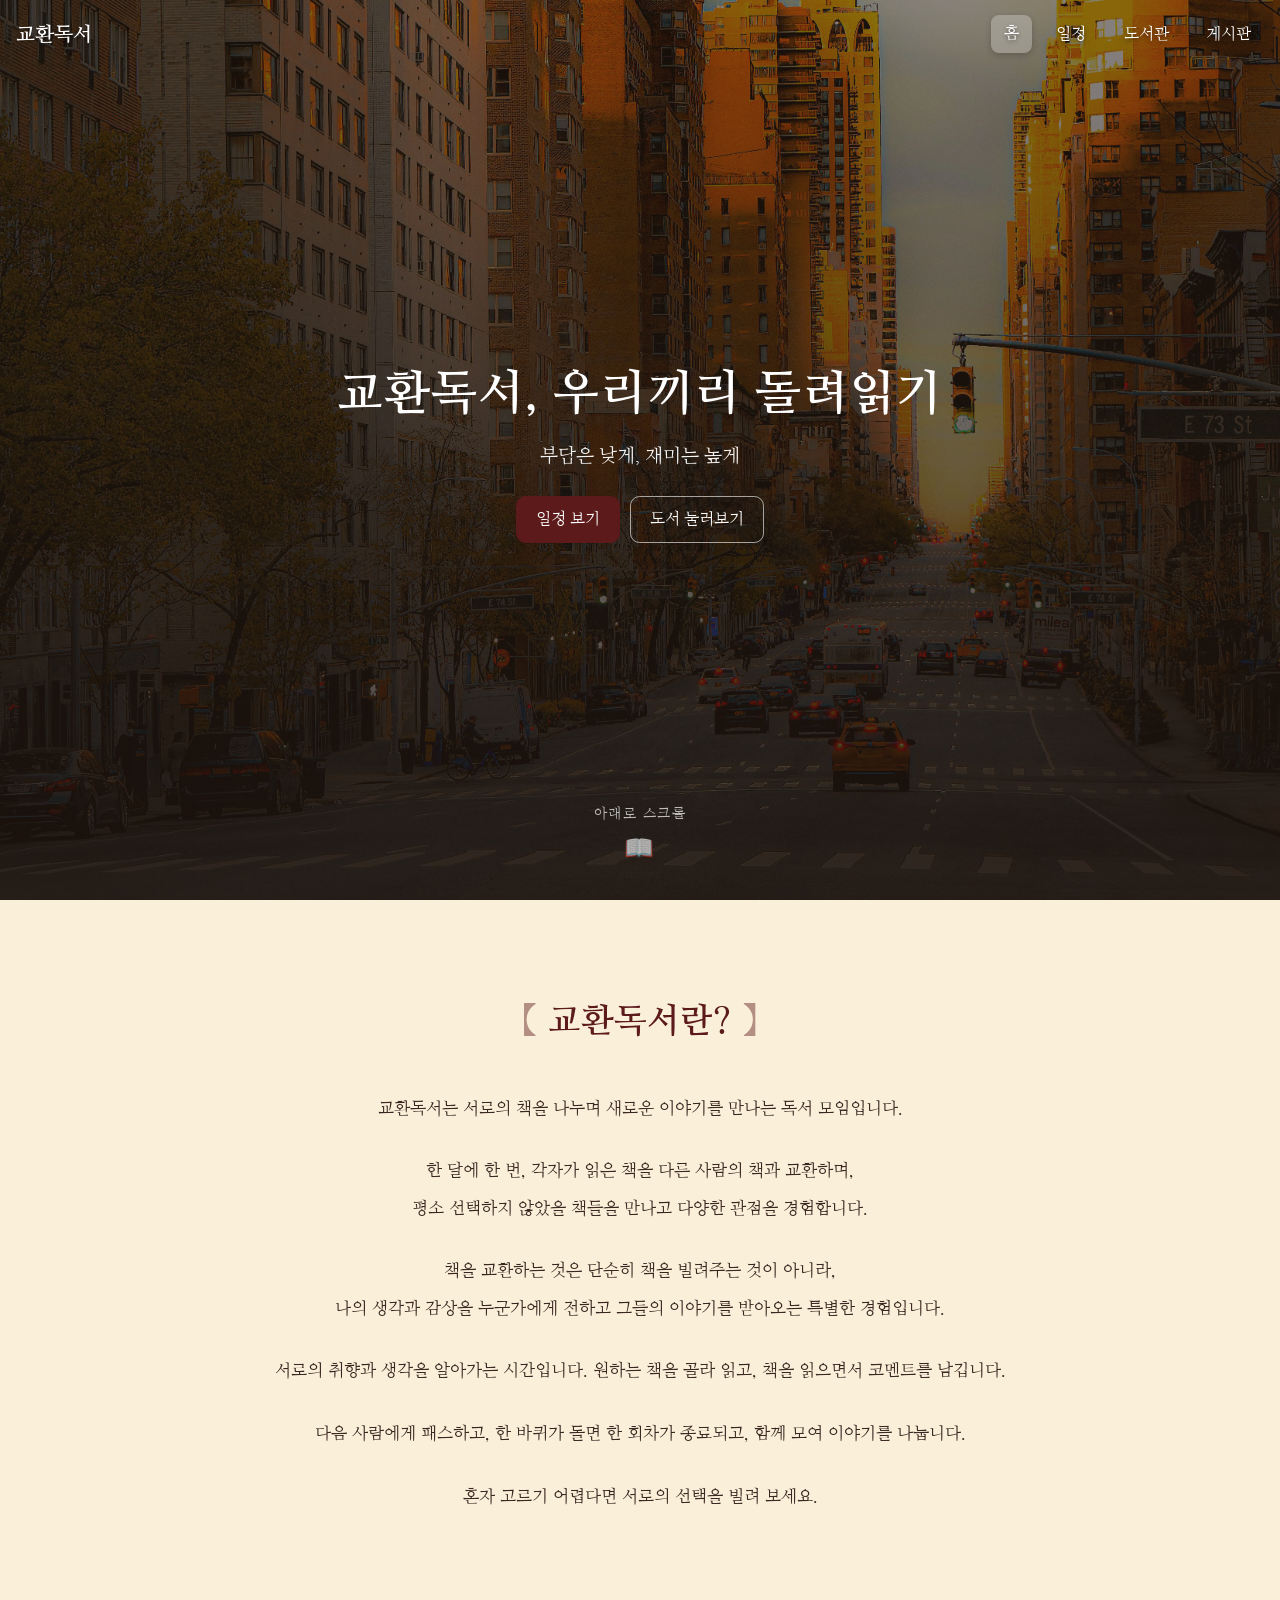
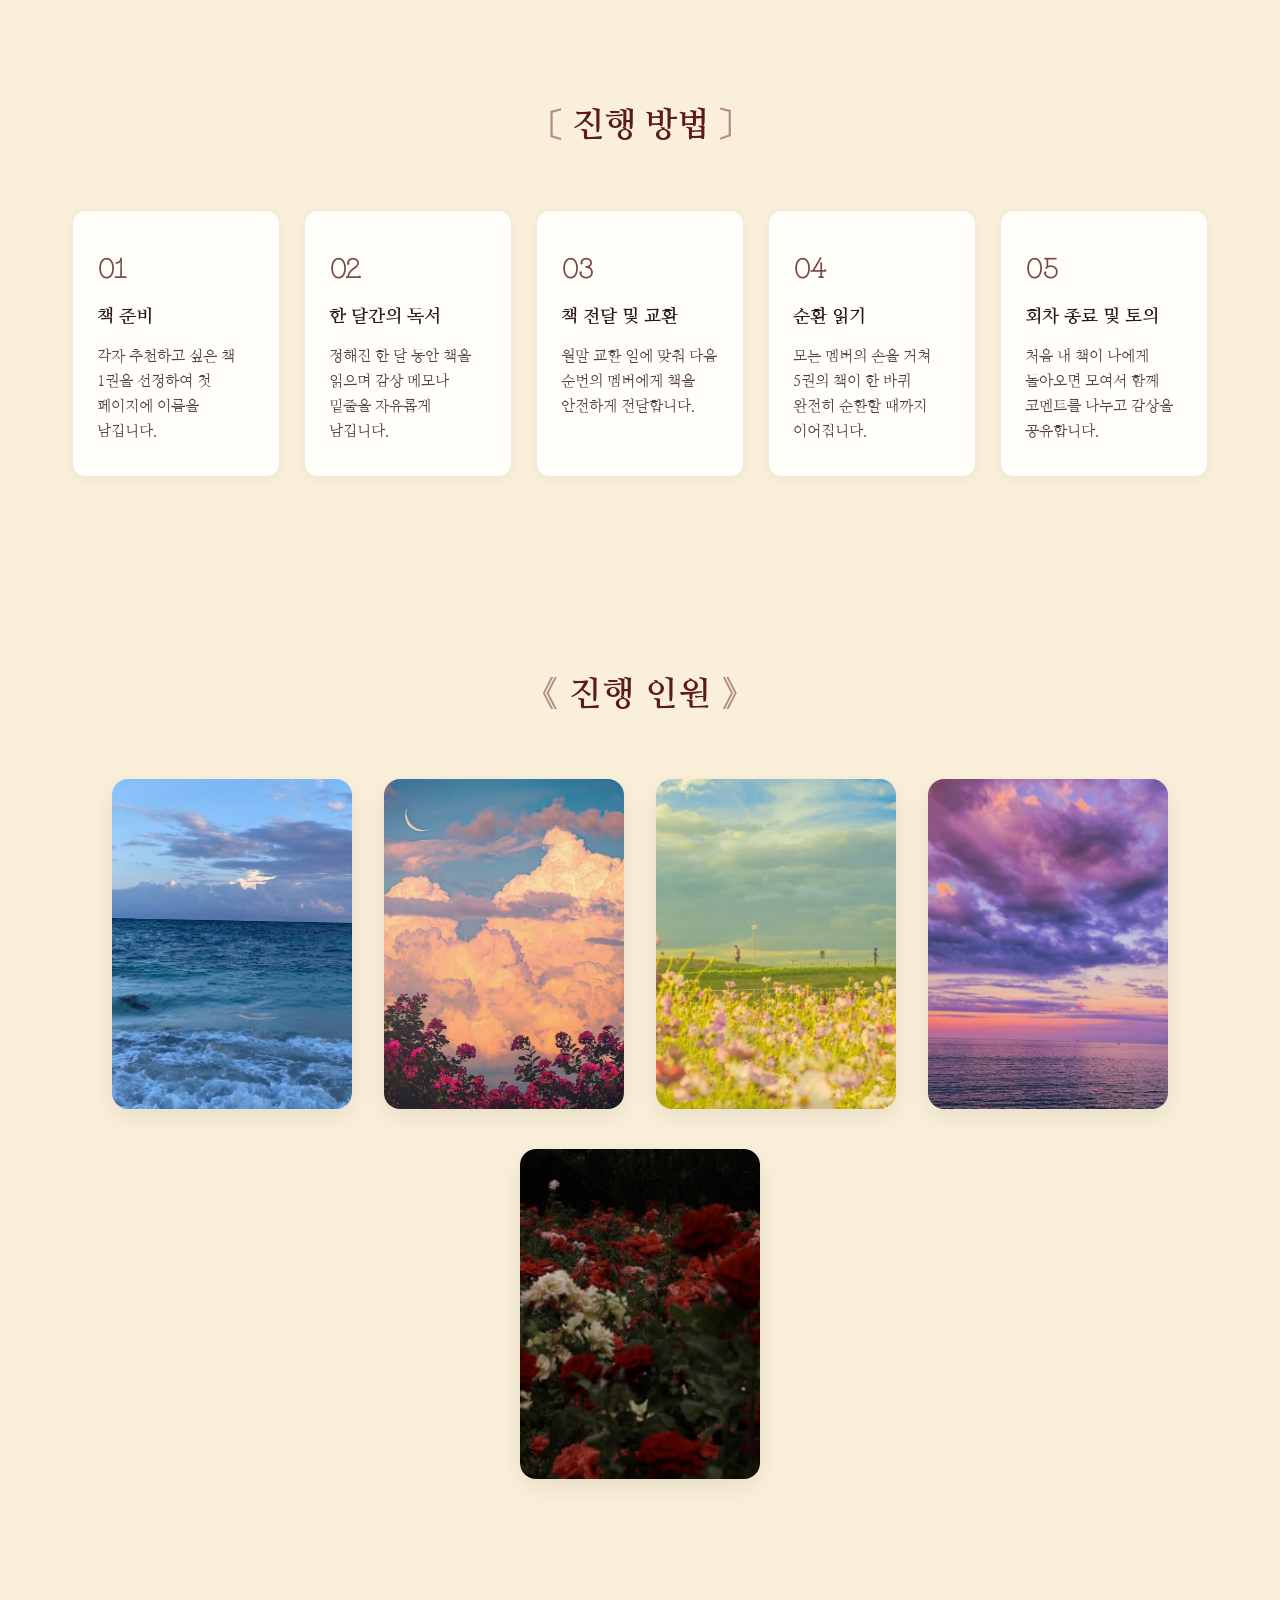
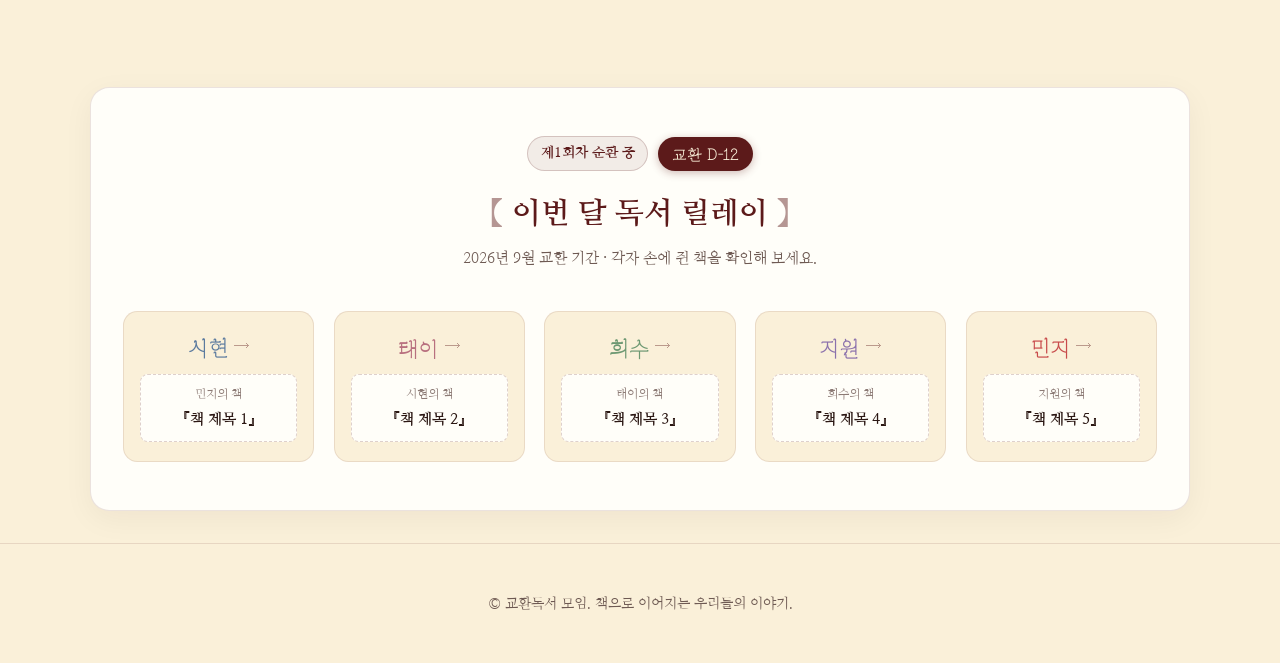
==== frontend/html/index.html @ b54ed8f7 "도서관 페이지 정적 UI 및 CSS 분리 완료" ====
<!DOCTYPE html>
<html lang="ko">
<head>
  <meta charset="utf-8">
  <meta name="viewport" content="width=device-width, initial-scale=1.0">
  <title>교환독서 – 홈</title>

  <!-- Google Fonts -->
  <link rel="preconnect" href="https://fonts.googleapis.com">
  <link rel="preconnect" href="https://fonts.gstatic.com" crossorigin>
  <link href="https://fonts.googleapis.com/css2?family=Nanum+Myeongjo:wght@400;700;800&family=Grandiflora+One&display=swap" rel="stylesheet">

  <link rel="stylesheet" href="../css/style.css">
</head>
<body>

  <!-- 헤더 -->
  <header class="site-header">
    <a class="logo" href="index.html">교환독서</a>
    <nav aria-label="주요">
      <ul class="gnb">
        <li><a aria-current="page" href="index.html">홈</a></li>
        <li><a href="schedule.html">일정</a></li>
        <li><a href="library.html">도서관</a></li>
        <li><a href="community.html">게시판</a></li>
      </ul>
    </nav>
  </header>

  <main id="main">
    <!-- 1. 히어로 -->
    <section class="intro-hero vintage-shelves" aria-label="메인 히어로">
      <h1 class="intro-title">교환독서, 우리끼리 돌려읽기</h1>
      <p class="intro-sub">부담은 낮게, 재미는 높게</p>
      
      <div class="intro-actions">
        <a class="btn" href="schedule.html">일정 보기</a>
        <a class="btn ghost" href="library.html">도서 둘러보기</a>
      </div>

      <div class="scroll-hint" aria-hidden="true">아래로 스크롤</div>
    </section>

    <!-- 2. 교환독서란? (스크롤 등장 애니메이션 적용) -->
    <section aria-labelledby="about" class="about-section scroll-reveal">
      <h2 id="about">교환독서란?</h2>
      <div class="about-content">
        <p>교환독서는 서로의 책을 나누며 새로운 이야기를 만나는 독서 모임입니다.</p>
        <p>한 달에 한 번, 각자가 읽은 책을 다른 사람의 책과 교환하며,<br>평소 선택하지 않았을 책들을 만나고 다양한 관점을 경험합니다.</p>
        <p>책을 교환하는 것은 단순히 책을 빌려주는 것이 아니라,<br>나의 생각과 감상을 누군가에게 전하고 그들의 이야기를 받아오는 특별한 경험입니다.</p>
        <p>서로의 취향과 생각을 알아가는 시간입니다. 원하는 책을 골라 읽고, 책을 읽으면서 코멘트를 남깁니다.</p>
        <p>다음 사람에게 패스하고, 한 바퀴가 돌면 한 회차가 종료되고, 함께 모여 이야기를 나눕니다.</p>
        <p>혼자 고르기 어렵다면 서로의 선택을 빌려 보세요.</p>
      </div>
    </section>

    <!-- 3. 진행 방법 -->
    <section aria-labelledby="steps" class="steps-section scroll-reveal">
      <h2 id="steps">진행 방법</h2>
      <div class="steps-grid">
        <div class="step-card">
          <div class="step-num">01</div>
          <h3>책 준비</h3>
          <p>각자 추천하고 싶은 책 1권을 선정하여 첫 페이지에 이름을 남깁니다.</p>
        </div>
        <div class="step-card">
          <div class="step-num">02</div>
          <h3>한 달간의 독서</h3>
          <p>정해진 한 달 동안 책을 읽으며 감상 메모나 밑줄을 자유롭게 남깁니다.</p>
        </div>
        <div class="step-card">
          <div class="step-num">03</div>
          <h3>책 전달 및 교환</h3>
          <p>월말 교환 일에 맞춰 다음 순번의 멤버에게 책을 안전하게 전달합니다.</p>
        </div>
        <div class="step-card">
          <div class="step-num">04</div>
          <h3>순환 읽기</h3>
          <p>모든 멤버의 손을 거쳐 5권의 책이 한 바퀴 완전히 순환할 때까지 이어집니다.</p>
        </div>
        <div class="step-card">
          <div class="step-num">05</div>
          <h3>회차 종료 및 토의</h3>
          <p>처음 내 책이 나에게 돌아오면 모여서 함께 코멘트를 나누고 감상을 공유합니다.</p>
        </div>
      </div>
    </section>

    <!-- 4. 진행 인원 (5인 카드) -->
    <section aria-labelledby="team" class="team-section scroll-reveal">
      <h2 id="team">진행 인원</h2>
      <div class="team-grid">

        <!-- 1. 시현 -->
        <div class="flip-card" data-person="시현">
          <div class="flip-card-inner">
            <div class="flip-card-front">
              <img src="../images/sh.jpg" alt="시현 사진" class="team-photo" onerror="this.src='../images/five.jpg'">
            </div>
            <div class="flip-card-back">
              <span class="bookmark-hole" aria-hidden="true"></span>
              <div class="team-avatar">시현</div>
              <p class="team-bio">SF와 판타지, 인문학, 인문서 등 가리지 않고 흥미가 있다면 다 좋아해요.</p>
            </div>
          </div>
        </div>

        <!-- 2. 태이 -->
        <div class="flip-card" data-person="태이">
          <div class="flip-card-inner">
            <div class="flip-card-front">
              <img src="../images/te.jpg" alt="태이 사진" class="team-photo" onerror="this.src='../images/five.jpg'">
            </div>
            <div class="flip-card-back">
              <span class="bookmark-hole" aria-hidden="true"></span>
              <div class="team-avatar">태이</div>
              <p class="team-bio">미스터리하고 박진감 넘치는 전개를 좋아해요.</p>
            </div>
          </div>
        </div>

        <!-- 3. 희수 -->
        <div class="flip-card" data-person="희수">
          <div class="flip-card-inner">
            <div class="flip-card-front">
              <img src="../images/hs.jpg" alt="희수 사진" class="team-photo" onerror="this.src='../images/five.jpg'">
            </div>
            <div class="flip-card-back">
              <span class="bookmark-hole" aria-hidden="true"></span>
              <div class="team-avatar">희수</div>
              <p class="team-bio">아름답게 엔딩을 맞이하는 것을 좋아해요. 아름다운 죽음만 있다면 장르는 상관 없답니다.</p>
            </div>
          </div>
        </div>

        <!-- 4. 지원 -->
        <div class="flip-card" data-person="지원">
          <div class="flip-card-inner">
            <div class="flip-card-front">
              <img src="../images/jw.jpg" alt="지원 사진" class="team-photo" onerror="this.src='../images/five.jpg'">
            </div>
            <div class="flip-card-back">
              <span class="bookmark-hole" aria-hidden="true"></span>
              <div class="team-avatar">지원</div>
              <p class="team-bio">에세이를 좋아해요. 일상의 소소한 이야기와 따뜻한 감성이 담긴 글을 읽는 것을 즐깁니다.</p>
            </div>
          </div>
        </div>

        <!-- 5. 민지 -->
        <div class="flip-card" data-person="민지">
          <div class="flip-card-inner">
            <div class="flip-card-front">
              <img src="../images/mj.jpg" alt="민지 사진" class="team-photo" onerror="this.src='../images/five.jpg'">
            </div>
            <div class="flip-card-back">
              <span class="bookmark-hole" aria-hidden="true"></span>
              <div class="team-avatar">민지</div>
              <p class="team-bio">이야기 속에 푹 빠져들 수 있는 소설을 좋아해요. 인물들의 감정과 여운이 오래 남는 책을 찾아 읽습니다.</p>
            </div>
          </div>
        </div>

      </div>
    </section>

    <!-- ============================================
         CURRENT ROTATION: 이번 달 교환 현황 & D-day
    ============================================= -->
    <section aria-labelledby="status" class="status-section scroll-reveal">
      <div class="status-badge-wrap">
        <span class="round-badge">제1회차 순환 중</span>
        <span class="dday-badge">교환 D-12</span>
      </div>
      <h2 id="status">이번 달 독서 릴레이</h2>
      <p class="status-sub">2026년 9월 교환 기간 · 각자 손에 쥔 책을 확인해 보세요.</p>

      <div class="rotation-board">
        <!-- 1. 시현 -->
        <div class="rotation-node">
          <div class="reader-info">
            <span class="reader-name reader-sh">시현</span>
            <span class="arrow-indicator">⟶</span>
          </div>
          <div class="book-pill">
            <span class="book-owner">민지의 책</span>
            <span class="book-title">『책 제목 1』</span>
          </div>
        </div>

        <!-- 2. 태이 -->
        <div class="rotation-node">
          <div class="reader-info">
            <span class="reader-name reader-te">태이</span>
            <span class="arrow-indicator">⟶</span>
          </div>
          <div class="book-pill">
            <span class="book-owner">시현의 책</span>
            <span class="book-title">『책 제목 2』</span>
          </div>
        </div>

        <!-- 3. 희수 -->
        <div class="rotation-node">
          <div class="reader-info">
            <span class="reader-name reader-hs">희수</span>
            <span class="arrow-indicator">⟶</span>
          </div>
          <div class="book-pill">
            <span class="book-owner">태이의 책</span>
            <span class="book-title">『책 제목 3』</span>
          </div>
        </div>

        <!-- 4. 지원 -->
        <div class="rotation-node">
          <div class="reader-info">
            <span class="reader-name reader-jw">지원</span>
            <span class="arrow-indicator">⟶</span>
          </div>
          <div class="book-pill">
            <span class="book-owner">희수의 책</span>
            <span class="book-title">『책 제목 4』</span>
          </div>
        </div>

        <!-- 5. 민지 -->
        <div class="rotation-node">
          <div class="reader-info">
            <span class="reader-name reader-mj">민지</span>
            <span class="arrow-indicator">⟶</span>
          </div>
          <div class="book-pill">
            <span class="book-owner">지원의 책</span>
            <span class="book-title">『책 제목 5』</span>
          </div>
        </div>
      </div>
    </section>
  </main>

  <!-- 하단 푸터 -->
  <footer class="site-footer">
    <p>© 교환독서 모임. 책으로 이어지는 우리들의 이야기.</p>
  </footer>

  <!-- 1) 헤더 부드러운 전환 & 2) 스크롤 단방향 등장 스크립트 -->
  <script>
    (() => {
      // 1. 헤더 자연스러운 전환
      const header = document.querySelector('.site-header');
      const hero = document.querySelector('main .intro-hero');
      if (header && hero) {
        const headerObserver = new IntersectionObserver(([entry]) => {
          if (entry.isIntersecting) {
            header.classList.remove('is-solid');
          } else {
            header.classList.add('is-solid');
          }
        }, { root: null, threshold: 0, rootMargin: '-64px 0px 0px 0px' });
        headerObserver.observe(hero);
      }

      // 2. 스크롤 시 등장 애니메이션 (단방향: 한 번 뜨면 유지)
      const reveals = document.querySelectorAll('.scroll-reveal');
      const revealObserver = new IntersectionObserver((entries, observer) => {
        entries.forEach(entry => {
          if (entry.isIntersecting) {
            entry.target.classList.add('is-visible');
            observer.unobserve(entry.target); // 다시 위로 올라가도 사라지지 않음!
          }
        });
      }, { threshold: 0.15 });

      reveals.forEach(el => revealObserver.observe(el));
    })();
  </script>

</body>
</html>
---- frontend/css/style.css ----
/* ========================================
   1. 기본 초기화 및 전역 스타일
======================================== */
* {
  box-sizing: border-box;
  margin: 0;
  padding: 0;
}

html, body {
  height: 100%;
}

body {
  font-family: "Nanum Myeongjo", -apple-system, BlinkMacSystemFont, "Segoe UI", Roboto, "Noto Sans KR", sans-serif;
  font-size: 16px;
  line-height: 1.6;
  background: #FAF0D9;
  color: #2B1713;
  overflow-x: hidden;
}

a {
  text-decoration: none;
}

/* ========================================
   2. 헤더 스타일 (구버전 원본 롤백)
======================================== */
.site-header {
  position: fixed;
  top: 0;
  left: 0;
  right: 0;
  z-index: 100;
  display: flex;
  align-items: center;
  justify-content: space-between;
  padding: 1rem;
  background: transparent;
  transition: background .25s ease, backdrop-filter .25s ease, color .25s ease;
}

.logo {
  font-family: 'Nanum Myeongjo', serif;
  font-weight: 700;
  font-size: 1.25rem;
  color: #fff;
  text-shadow: 0 1px 3px rgba(0, 0, 0, 0.3);
  transition: color .25s ease;
}

.gnb {
  display: flex;
  gap: .75rem;
  list-style: none;
  padding: 0;
  margin: 0;
  flex-wrap: wrap;
}

.gnb a {
  display: block;
  font-family: 'Nanum Myeongjo', serif;
  font-weight: 500;
  color: #fff;
  padding: .4rem .8rem;
  border-radius: .5rem;
  text-shadow: 0 2px 4px rgba(0, 0, 0, 0.5);
  transition: all .25s ease;
}

[aria-current="page"], .gnb a:hover {
  background: rgba(255, 255, 255, 0.25);
  backdrop-filter: blur(10px);
  transform: translateY(-1px);
  box-shadow: 0 2px 6px rgba(0, 0, 0, .2);
  text-shadow: 0 2px 6px rgba(0, 0, 0, 0.6);
}

/* 구버전 is-solid 전환 */
.site-header.is-solid {
  background: #5C1A1A;
  backdrop-filter: none;
  box-shadow: 0 2px 10px rgba(0,0,0,0.15);
}

.site-header.is-solid .logo {
  color: #fff;
  text-shadow: none;
}

.site-header.is-solid .gnb a {
  color: #fff;
  text-shadow: none;
}

.site-header.is-solid [aria-current="page"],
.site-header.is-solid .gnb a:hover {
  background: rgba(255, 255, 255, 0.22);
  backdrop-filter: blur(8px);
}

/* ========================================
   3. 메인 히어로 구획
======================================== */
.intro-hero.vintage-shelves {
  position: relative;
  display: flex;
  flex-direction: column;
  justify-content: center;
  align-items: center;
  text-align: center;
  min-height: 100vh;
  padding: clamp(1.5rem, 4vw, 3rem);
  color: #fff;
  background: 
    linear-gradient(180deg, rgba(30, 20, 15, 0.50) 0%, rgba(30, 20, 15, 0.65) 50%, rgba(30, 20, 15, 0.78) 100%),
    url("../images/five.jpg") center/cover no-repeat;
  background-color: #1e1412;
}

.intro-title {
  font-family: 'Nanum Myeongjo', serif;
  font-size: clamp(2rem, 6vw, 3rem);
  font-weight: 700;
  margin-bottom: 0.5rem;
  letter-spacing: 0.02em;
}

.intro-sub {
  font-family: 'Nanum Myeongjo', serif;
  font-size: clamp(1.05rem, 2vw, 1.2rem);
  opacity: 0.95;
  margin-bottom: 1.5rem;
}

.intro-actions {
  display: flex;
  gap: 0.6rem;
  flex-wrap: wrap;
  justify-content: center;
}

.btn {
  background: #5C1A1A;
  color: #fff;
  border: 1px solid #5C1A1A;
  border-radius: 0.6rem;
  padding: 0.6rem 1.2rem;
  font-family: 'Nanum Myeongjo', serif;
  font-size: 1rem;
  cursor: pointer;
  transition: all 0.2s ease;
  box-shadow: 0 1px 0 rgba(0,0,0,0.05), 0 6px 16px rgba(0,0,0,0.08);
}

.btn:hover {
  background: #3D1111;
  transform: translateY(-1px);
}

.btn.ghost {
  background: transparent;
  color: #fff;
  border: 1px solid rgba(255, 255, 255, 0.6);
}

.btn.ghost:hover {
  background: rgba(255, 255, 255, 0.15);
}

.scroll-hint {
  position: absolute;
  bottom: 2rem;
  left: 50%;
  transform: translateX(-50%);
  color: rgba(255, 255, 255, 0.7);
  font-size: 0.9rem;
  letter-spacing: 0.1em;
  animation: floatDown 2.5s ease-in-out infinite;
  display: flex;
  flex-direction: column;
  align-items: center;
}

.scroll-hint::after {
  content: '📖';
  font-size: 1.5rem;
  margin-top: 0.3rem;
}

@keyframes floatDown {
  0%, 100% { transform: translateX(-50%) translateY(0); opacity: 0.7; }
  50% { transform: translateX(-50%) translateY(10px); opacity: 1; }
}

/* ========================================
   4. 스크롤 등장 애니메이션 공통 클래스
======================================== */
.scroll-reveal {
  opacity: 0;
  transform: translateY(35px);
  transition: opacity 0.8s cubic-bezier(0.2, 0.8, 0.2, 1), transform 0.8s cubic-bezier(0.2, 0.8, 0.2, 1);
}

.scroll-reveal.is-visible {
  opacity: 1;
  transform: translateY(0);
}

/* ========================================
   5. 교환독서란? (ABOUT)
======================================== */
.about-section {
  text-align: center;
  padding: 6rem 2rem 5rem;
  max-width: 900px;
  margin: 0 auto;
}

.about-section h2 {
  font-family: 'Nanum Myeongjo', serif;
  font-size: 2.1rem;
  color: #5C1A1A;
  margin-bottom: 2.5rem;
  font-weight: 700;
  letter-spacing: 0.03em;
}

.about-section h2::before { content: '【 '; opacity: 0.45; }
.about-section h2::after  { content: ' 】'; opacity: 0.45; }

.about-content p {
  font-family: 'Nanum Myeongjo', serif;
  font-size: 1.08rem;
  color: #2B1713;
  line-height: 2.15;
  margin: 1.6rem 0;
  word-break: keep-all;
  opacity: 0.92;
  transition: transform 0.3s ease, opacity 0.3s ease;
}

.about-content p:hover {
  opacity: 1;
  transform: translateX(6px);
}

/* ========================================
   6. 진행 방법 5단계 (STEPS SECTION)
======================================== */
.steps-section {
  padding: 5rem 2rem 7rem;
  max-width: 1200px;
  margin: 0 auto;
  text-align: center;
}

.steps-section h2 {
  font-family: 'Nanum Myeongjo', serif;
  font-size: 2.1rem;
  color: #5C1A1A;
  margin-bottom: 3.5rem;
  font-weight: 700;
}

.steps-section h2::before { content: '〔 '; opacity: 0.45; }
.steps-section h2::after  { content: ' 〕'; opacity: 0.45; }

.steps-grid {
  display: grid;
  grid-template-columns: repeat(auto-fit, minmax(200px, 1fr));
  gap: 1.5rem;
  text-align: left;
}

.step-card {
  background: #FFFEF9;
  padding: 2rem 1.5rem;
  border-radius: 0.8rem;
  border: 1px solid rgba(92, 26, 26, 0.1);
  box-shadow: 0 4px 16px rgba(0, 0, 0, 0.04);
  transition: transform 0.3s ease, box-shadow 0.3s ease;
}

.step-card:hover {
  transform: translateY(-4px);
  box-shadow: 0 8px 24px rgba(92, 26, 26, 0.12);
}

.step-num {
  font-family: 'Grandiflora One', serif;
  font-size: 1.8rem;
  font-weight: 700;
  color: #5C1A1A;
  margin-bottom: 0.8rem;
  opacity: 0.8;
}

.step-card h3 {
  font-size: 1.15rem;
  margin-bottom: 0.8rem;
  color: #2B1713;
}

.step-card p {
  font-size: 0.92rem;
  line-height: 1.7;
  color: #55423d;
  word-break: keep-all;
}

/* ========================================
   7. 진행 인원 (TEAM) - 5인 반응형 플립 카드
======================================== */
.team-section {
  text-align: center;
  padding: 5rem 2rem 8rem;
  max-width: 1400px;
  margin: 0 auto;
}

.team-section h2 {
  font-family: 'Nanum Myeongjo', serif;
  font-size: 2.1rem;
  color: #5C1A1A;
  margin-bottom: 3.5rem;
  font-weight: 700;
  letter-spacing: 0.03em;
}

.team-section h2::before { content: '《 '; opacity: 0.45; }
.team-section h2::after  { content: ' 》'; opacity: 0.45; }

.team-grid {
  display: flex;
  flex-wrap: wrap;
  gap: 2.5rem 2rem;
  justify-content: center;
  align-items: center;
}

.flip-card {
  width: 240px;
  height: 330px;
  perspective: 1000px;
  cursor: pointer;
}

.flip-card-inner {
  position: relative;
  width: 100%;
  height: 100%;
  transition: transform 0.6s cubic-bezier(0.4, 0.2, 0.2, 1);
  transform-style: preserve-3d;
}

.flip-card:hover .flip-card-inner {
  transform: rotateY(180deg);
}

.flip-card-front,
.flip-card-back {
  position: absolute;
  inset: 0;
  border-radius: 1rem;
  backface-visibility: hidden;
  box-shadow: 0 8px 24px rgba(0, 0, 0, 0.08);
  overflow: hidden;
}

.flip-card-front {
  background: #FFFEF9;
}

.team-photo {
  width: 100%;
  height: 100%;
  object-fit: cover;
  display: block;
}

.flip-card-back {
  background: #FFFEF9;
  transform: rotateY(180deg);
  display: flex;
  flex-direction: column;
  justify-content: center;
  align-items: center;
  padding: 2rem 1.5rem;
  border: 1px solid rgba(0, 0, 0, 0.06);
}

.bookmark-hole {
  position: absolute;
  top: 14px;
  left: 50%;
  transform: translateX(-50%);
  width: 8px;
  height: 8px;
  background: #FAF0D9;
  border: 2px solid rgba(43, 23, 19, 0.2);
  border-radius: 50%;
}

.team-avatar {
  font-family: 'Grandiflora One', 'Nanum Myeongjo', serif;
  font-size: 1.8rem;
  font-weight: 700;
  margin-bottom: 1rem;
  padding-bottom: 0.3rem;
  border-bottom: 2px solid currentColor;
}

.team-bio {
  font-family: 'Nanum Myeongjo', serif;
  font-size: 0.95rem;
  line-height: 1.75;
  color: #2B1713;
  word-break: keep-all;
  text-align: center;
}

/* 멤버별 고유 색상 */
.flip-card[data-person="시현"] .team-avatar { color: #5B7A9E; border-color: #5B7A9E; }
.flip-card[data-person="태이"] .team-avatar { color: #B8707F; border-color: #B8707F; }
.flip-card[data-person="희수"] .team-avatar { color: #6D9872; border-color: #6D9872; }
.flip-card[data-person="지원"] .team-avatar { color: #8B71AC; border-color: #8B71AC; }
.flip-card[data-person="민지"] .team-avatar { color: #C84B4B; border-color: #C84B4B; }

/* ========================================
   8. 하단 푸터
======================================== */
.site-footer {
  text-align: center;
  padding: 3rem 1.5rem;
  border-top: 1px solid rgba(92, 26, 26, 0.12);
  color: #6E5A53;
  font-size: 0.9rem;
}

/* ========================================
   9. 이번 달 교환 현황 & D-day (STATUS)
======================================== */
.status-section {
  max-width: 1100px;
  margin: 5rem auto 2rem;
  padding: 3rem 2rem;
  text-align: center;
  background: #FFFEF9;
  border-radius: 1.2rem;
  border: 1px solid rgba(92, 26, 26, 0.12);
  box-shadow: 0 8px 30px rgba(43, 23, 19, 0.05);
}

.status-badge-wrap {
  display: inline-flex;
  gap: 0.6rem;
  align-items: center;
  margin-bottom: 1.2rem;
}

.round-badge {
  font-family: 'Nanum Myeongjo', serif;
  font-size: 0.85rem;
  font-weight: 700;
  color: #5C1A1A;
  background: rgba(92, 26, 26, 0.08);
  padding: 0.35rem 0.8rem;
  border-radius: 2rem;
  border: 1px solid rgba(92, 26, 26, 0.2);
}

.dday-badge {
  font-family: 'Grandiflora One', 'Nanum Myeongjo', serif;
  font-size: 0.95rem;
  font-weight: 700;
  color: #FAF0D9;
  background: #5C1A1A;
  padding: 0.3rem 0.9rem;
  border-radius: 2rem;
  letter-spacing: 0.04em;
  box-shadow: 0 2px 8px rgba(92, 26, 26, 0.3);
}

.status-section h2 {
  font-family: 'Nanum Myeongjo', serif;
  font-size: 1.9rem;
  color: #5C1A1A;
  margin-bottom: 0.5rem;
  font-weight: 700;
}

.status-section h2::before { content: '【 '; opacity: 0.45; }
.status-section h2::after  { content: ' 】'; opacity: 0.45; }

.status-sub {
  font-family: 'Nanum Myeongjo', serif;
  font-size: 0.95rem;
  color: #6E5A53;
  margin-bottom: 2.5rem;
}

/* 릴레이 가로/반응형 보드 */
.rotation-board {
  display: grid;
  grid-template-columns: repeat(auto-fit, minmax(180px, 1fr));
  gap: 1.2rem;
  justify-content: center;
}

.rotation-node {
  background: #FAF0D9;
  border: 1px solid rgba(92, 26, 26, 0.1);
  border-radius: 0.9rem;
  padding: 1.2rem 1rem;
  display: flex;
  flex-direction: column;
  align-items: center;
  gap: 0.6rem;
  transition: transform 0.25s ease, box-shadow 0.25s ease;
}

.rotation-node:hover {
  transform: translateY(-3px);
  box-shadow: 0 6px 16px rgba(92, 26, 26, 0.1);
}

.reader-info {
  display: flex;
  align-items: center;
  gap: 0.4rem;
}

.reader-name {
  font-family: 'Grandiflora One', 'Nanum Myeongjo', serif;
  font-size: 1.3rem;
  font-weight: 700;
}

/* 멤버별 고유 색상 매칭 */
.reader-sh { color: #5B7A9E; }
.reader-te { color: #B8707F; }
.reader-hs { color: #6D9872; }
.reader-jw { color: #8B71AC; }
.reader-mj { color: #C84B4B; }

.arrow-indicator {
  font-size: 1rem;
  color: rgba(92, 26, 26, 0.4);
}

.book-pill {
  display: flex;
  flex-direction: column;
  align-items: center;
  gap: 0.2rem;
  width: 100%;
  background: #FFFEF9;
  padding: 0.6rem 0.5rem;
  border-radius: 0.5rem;
  border: 1px dashed rgba(92, 26, 26, 0.2);
}

.book-owner {
  font-size: 0.78rem;
  color: #8C7A75;
}

.book-title {
  font-family: 'Nanum Myeongjo', serif;
  font-size: 0.92rem;
  font-weight: 700;
  color: #2B1713;
  white-space: nowrap;
  overflow: hidden;
  text-overflow: ellipsis;
  max-width: 100%;
}
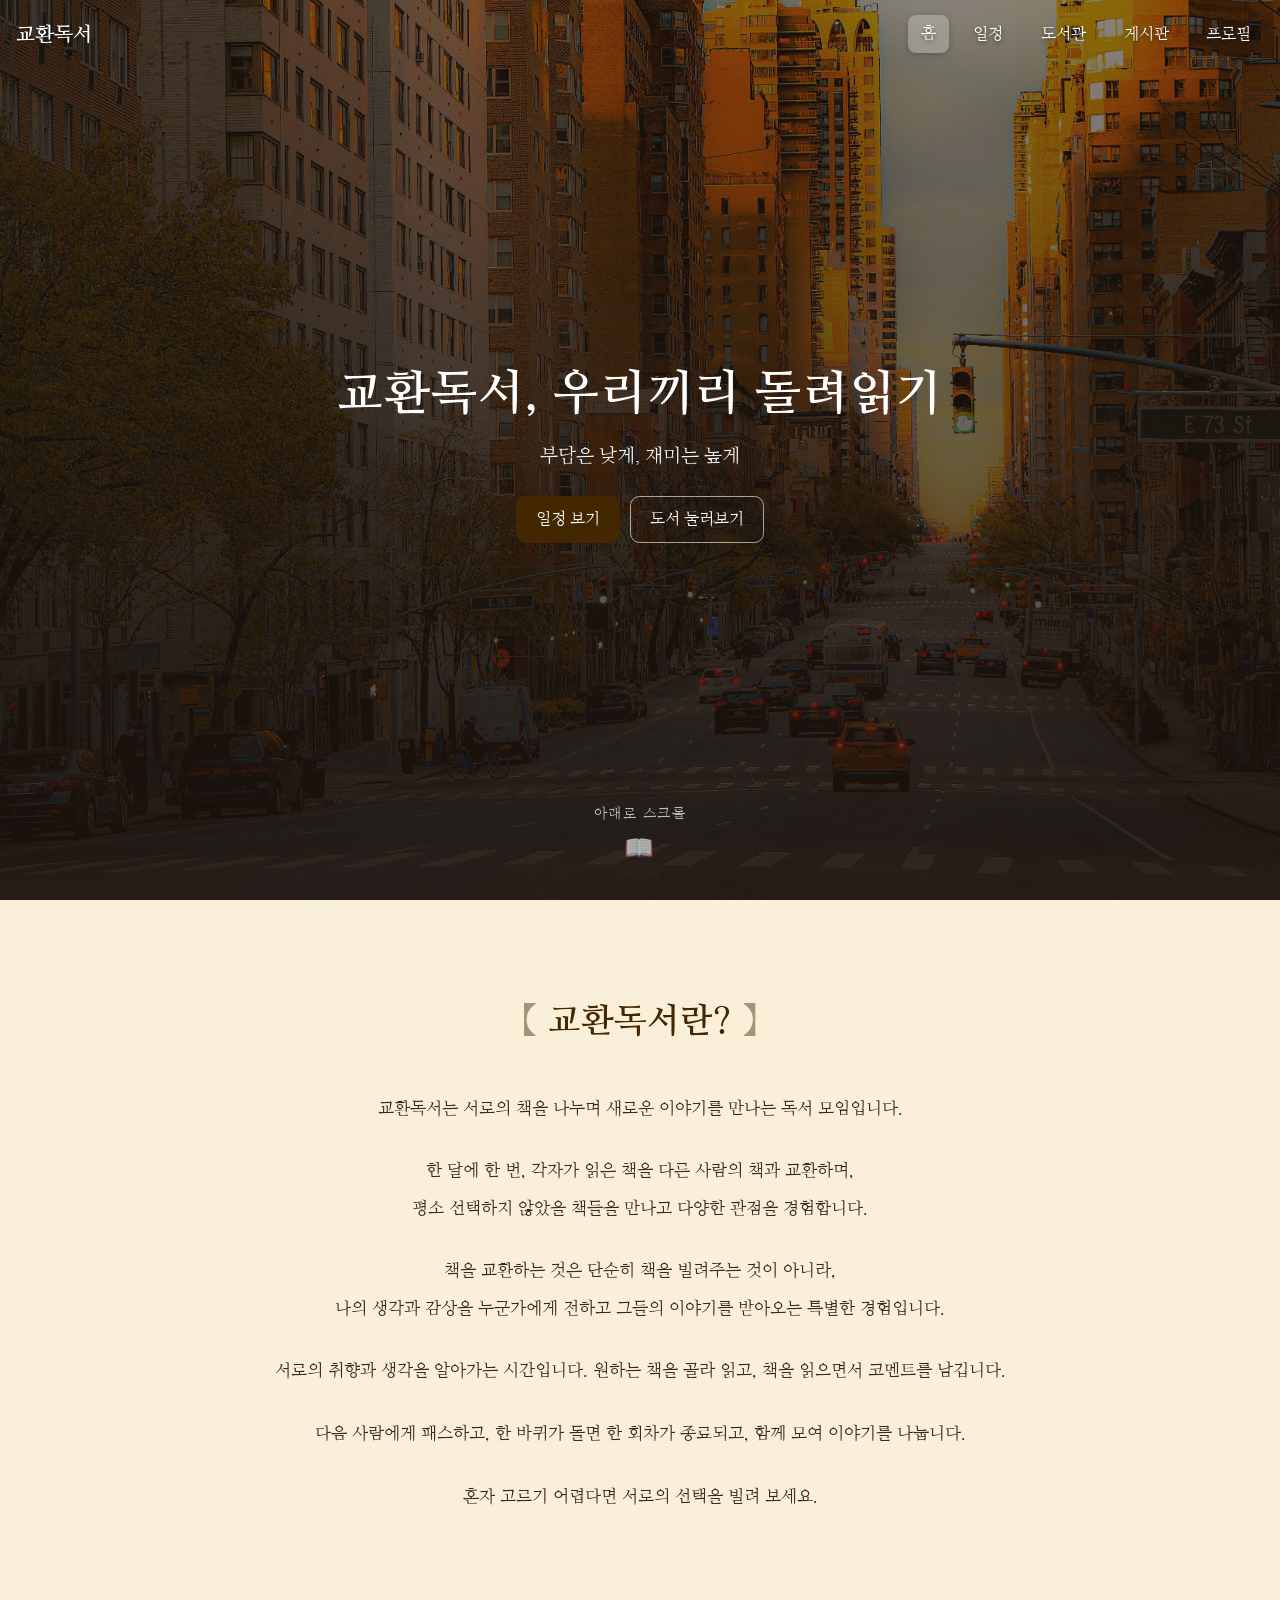
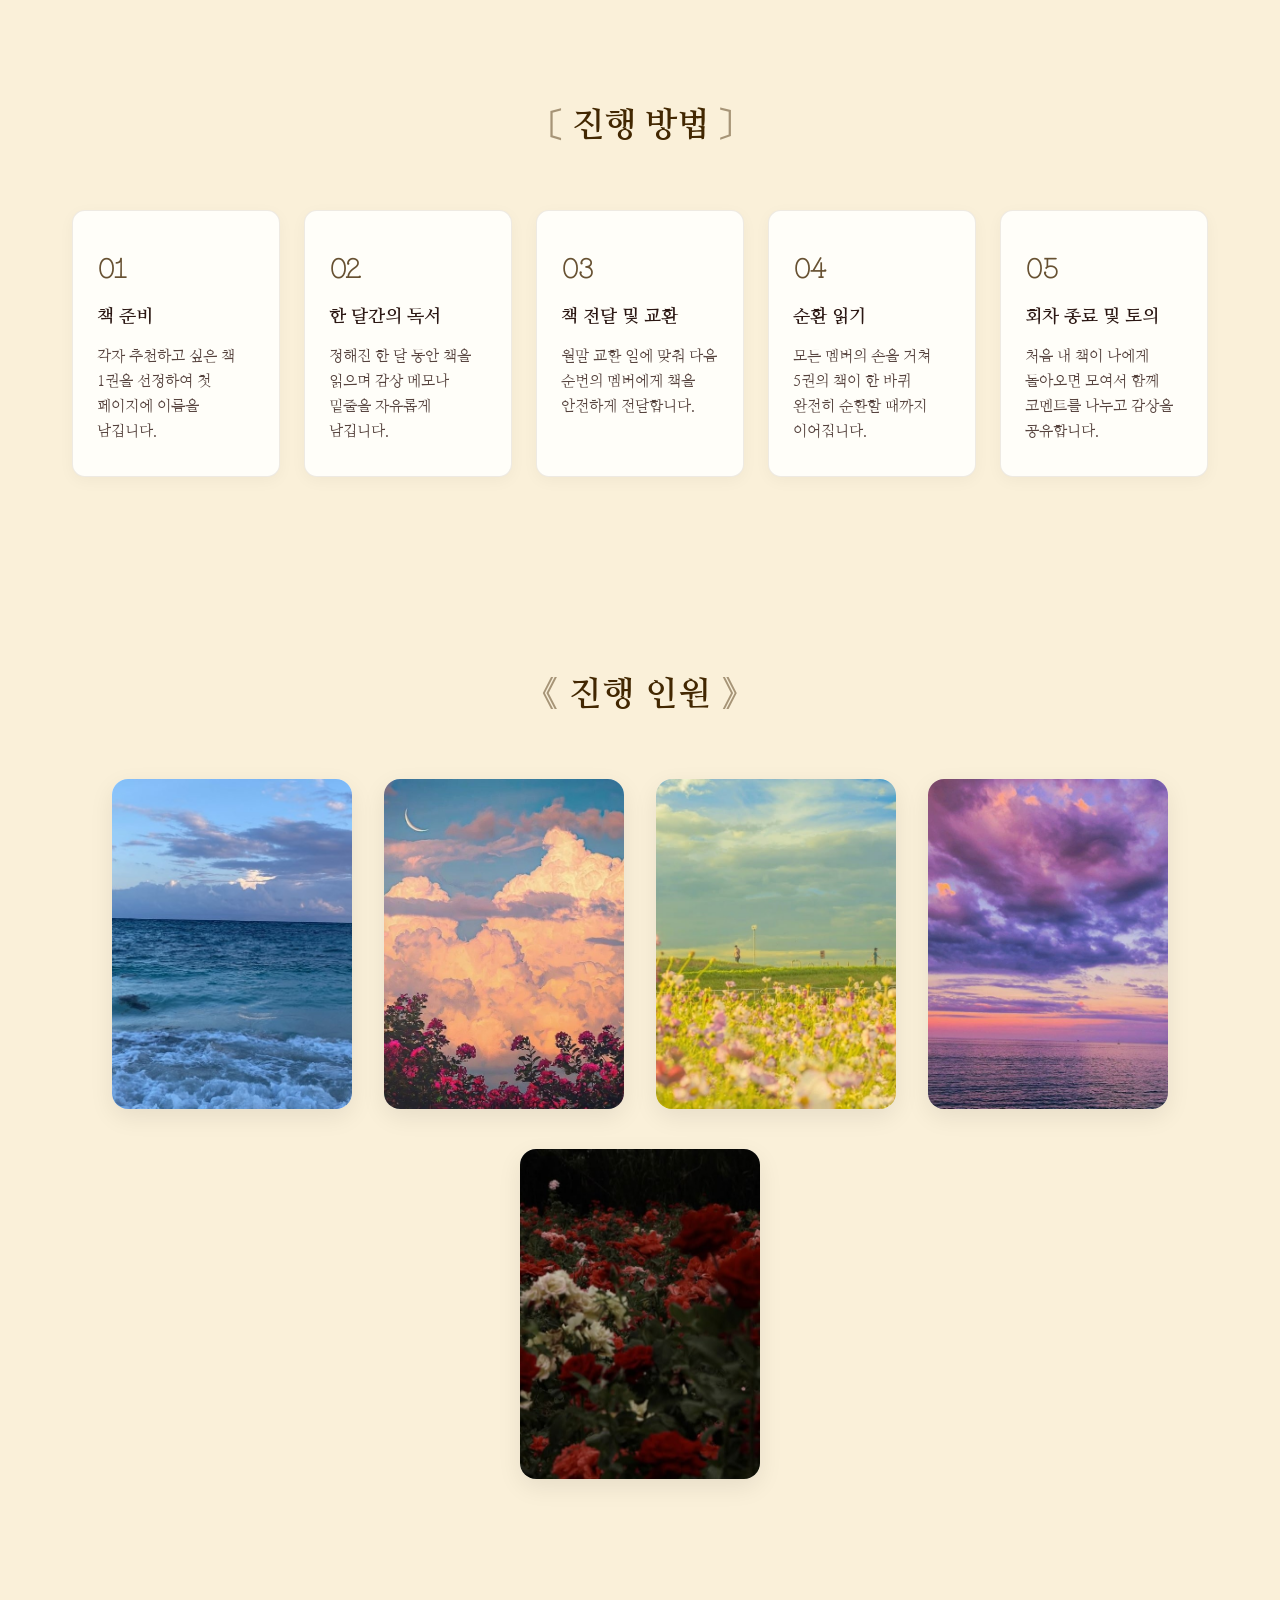
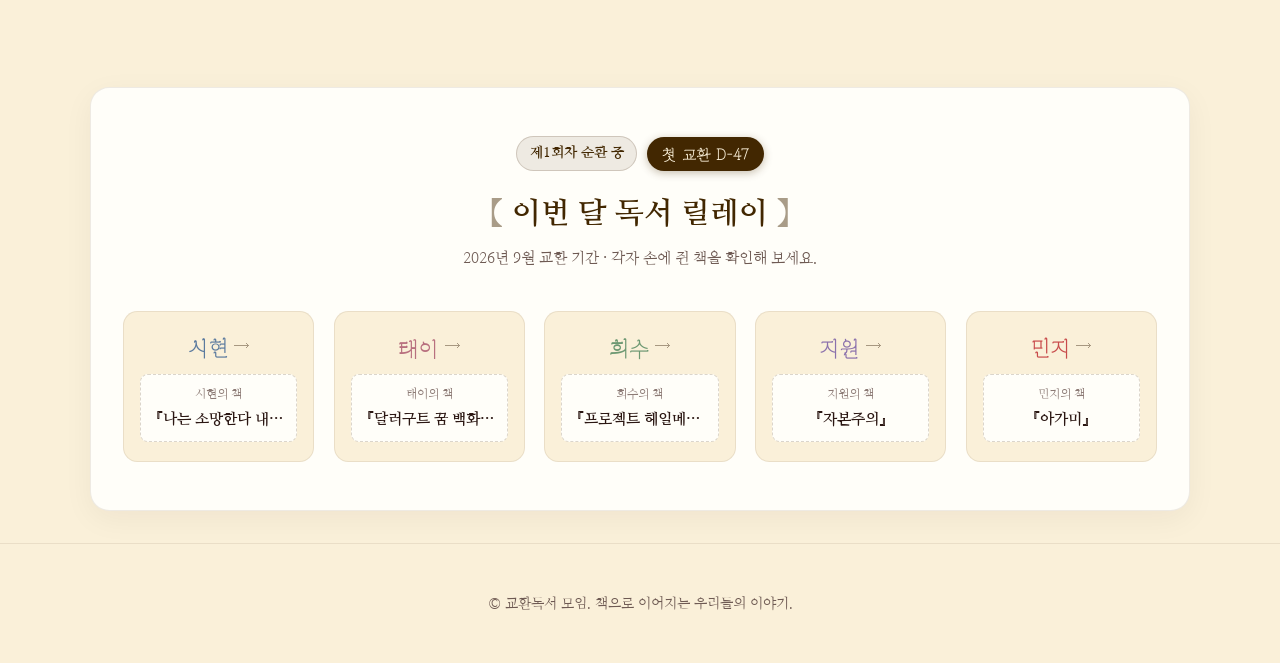
==== commit 1d6e152d: "feat: 도서관 책등 대표 컬러 추출 반영 및 페이지 스타일 개선" ====
--- a/frontend/html/index.html
+++ b/frontend/html/index.html
@@ -23,6 +23,7 @@
         <li><a href="schedule.html">일정</a></li>
         <li><a href="library.html">도서관</a></li>
         <li><a href="community.html">게시판</a></li>
+        <li><a href="profile.html">프로필</a></li>
       </ul>
     </nav>
   </header>
@@ -100,7 +101,7 @@
             <div class="flip-card-back">
               <span class="bookmark-hole" aria-hidden="true"></span>
               <div class="team-avatar">시현</div>
-              <p class="team-bio">SF와 판타지, 인문학, 인문서 등 가리지 않고 흥미가 있다면 다 좋아해요.</p>
+              <p class="team-bio">개발자</p>
             </div>
           </div>
         </div>
@@ -114,7 +115,7 @@
             <div class="flip-card-back">
               <span class="bookmark-hole" aria-hidden="true"></span>
               <div class="team-avatar">태이</div>
-              <p class="team-bio">미스터리하고 박진감 넘치는 전개를 좋아해요.</p>
+              <p class="team-bio">스태이씨</p>
             </div>
           </div>
         </div>
@@ -128,7 +129,7 @@
             <div class="flip-card-back">
               <span class="bookmark-hole" aria-hidden="true"></span>
               <div class="team-avatar">희수</div>
-              <p class="team-bio">아름답게 엔딩을 맞이하는 것을 좋아해요. 아름다운 죽음만 있다면 장르는 상관 없답니다.</p>
+              <p class="team-bio">이상한애</p>
             </div>
           </div>
         </div>
@@ -142,7 +143,7 @@
             <div class="flip-card-back">
               <span class="bookmark-hole" aria-hidden="true"></span>
               <div class="team-avatar">지원</div>
-              <p class="team-bio">에세이를 좋아해요. 일상의 소소한 이야기와 따뜻한 감성이 담긴 글을 읽는 것을 즐깁니다.</p>
+              <p class="team-bio">정상인애</p>
             </div>
           </div>
         </div>
@@ -156,7 +157,7 @@
             <div class="flip-card-back">
               <span class="bookmark-hole" aria-hidden="true"></span>
               <div class="team-avatar">민지</div>
-              <p class="team-bio">이야기 속에 푹 빠져들 수 있는 소설을 좋아해요. 인물들의 감정과 여운이 오래 남는 책을 찾아 읽습니다.</p>
+              <p class="team-bio">최장신</p>
             </div>
           </div>
         </div>
@@ -170,7 +171,7 @@
     <section aria-labelledby="status" class="status-section scroll-reveal">
       <div class="status-badge-wrap">
         <span class="round-badge">제1회차 순환 중</span>
-        <span class="dday-badge">교환 D-12</span>
+        <span class="dday-badge">첫 교환 D-47</span>
       </div>
       <h2 id="status">이번 달 독서 릴레이</h2>
       <p class="status-sub">2026년 9월 교환 기간 · 각자 손에 쥔 책을 확인해 보세요.</p>
@@ -183,56 +184,56 @@
             <span class="arrow-indicator">⟶</span>
           </div>
           <div class="book-pill">
+            <span class="book-owner">시현의 책</span>
+            <span class="book-title">『나는 소망한다 내게 금지된 것을』</span>
+          </div>
+        </div>
+
+        <!-- 2. 태이 -->
+        <div class="rotation-node">
+          <div class="reader-info">
+            <span class="reader-name reader-te">태이</span>
+            <span class="arrow-indicator">⟶</span>
+          </div>
+          <div class="book-pill">
+            <span class="book-owner">태이의 책</span>
+            <span class="book-title">『달러구트 꿈 백화점0』</span>
+          </div>
+        </div>
+
+        <!-- 3. 희수 -->
+        <div class="rotation-node">
+          <div class="reader-info">
+            <span class="reader-name reader-hs">희수</span>
+            <span class="arrow-indicator">⟶</span>
+          </div>
+          <div class="book-pill">
+            <span class="book-owner">희수의 책</span>
+            <span class="book-title">『프로젝트 헤일메리』</span>
+          </div>
+        </div>
+
+        <!-- 4. 지원 -->
+        <div class="rotation-node">
+          <div class="reader-info">
+            <span class="reader-name reader-jw">지원</span>
+            <span class="arrow-indicator">⟶</span>
+          </div>
+          <div class="book-pill">
+            <span class="book-owner">지원의 책</span>
+            <span class="book-title">『자본주의』</span>
+          </div>
+        </div>
+
+        <!-- 5. 민지 -->
+        <div class="rotation-node">
+          <div class="reader-info">
+            <span class="reader-name reader-mj">민지</span>
+            <span class="arrow-indicator">⟶</span>
+          </div>
+          <div class="book-pill">
             <span class="book-owner">민지의 책</span>
-            <span class="book-title">『책 제목 1』</span>
-          </div>
-        </div>
-
-        <!-- 2. 태이 -->
-        <div class="rotation-node">
-          <div class="reader-info">
-            <span class="reader-name reader-te">태이</span>
-            <span class="arrow-indicator">⟶</span>
-          </div>
-          <div class="book-pill">
-            <span class="book-owner">시현의 책</span>
-            <span class="book-title">『책 제목 2』</span>
-          </div>
-        </div>
-
-        <!-- 3. 희수 -->
-        <div class="rotation-node">
-          <div class="reader-info">
-            <span class="reader-name reader-hs">희수</span>
-            <span class="arrow-indicator">⟶</span>
-          </div>
-          <div class="book-pill">
-            <span class="book-owner">태이의 책</span>
-            <span class="book-title">『책 제목 3』</span>
-          </div>
-        </div>
-
-        <!-- 4. 지원 -->
-        <div class="rotation-node">
-          <div class="reader-info">
-            <span class="reader-name reader-jw">지원</span>
-            <span class="arrow-indicator">⟶</span>
-          </div>
-          <div class="book-pill">
-            <span class="book-owner">희수의 책</span>
-            <span class="book-title">『책 제목 4』</span>
-          </div>
-        </div>
-
-        <!-- 5. 민지 -->
-        <div class="rotation-node">
-          <div class="reader-info">
-            <span class="reader-name reader-mj">민지</span>
-            <span class="arrow-indicator">⟶</span>
-          </div>
-          <div class="book-pill">
-            <span class="book-owner">지원의 책</span>
-            <span class="book-title">『책 제목 5』</span>
+            <span class="book-title">『아가미』</span>
           </div>
         </div>
       </div>
--- a/frontend/css/style.css
+++ b/frontend/css/style.css
@@ -1,3 +1,15 @@
+/* 서브페이지(일정 등)에서 공통으로 쓰는 색상 값 */
+:root {
+  --ink: #2B1713;
+  --paper: #FAF0D9;
+  --paper-light: #FFFEF9;
+  --burgundy: #422701;
+  --brass: #D6B588;
+  --ivory: #C6C0B9;
+  --line: rgba(112, 94, 70, 0.12);
+  --line-strong: rgba(112, 94, 70, 0.25);
+}
+
 /* ========================================
    1. 기본 초기화 및 전역 스타일
 ======================================== */
@@ -9,6 +21,13 @@
 
 html, body {
   height: 100%;
+  scrollbar-width: none; /* Firefox: 스크롤바 숨김 */
+  -ms-overflow-style: none; /* 구형 Edge/IE */
+}
+
+html::-webkit-scrollbar,
+body::-webkit-scrollbar {
+  display: none; /* Chrome, Safari, Edge(Chromium) */
 }
 
 body {
@@ -20,6 +39,38 @@
   overflow-x: hidden;
 }
 
+/* 헤더가 항상 고정된 하위 페이지용: 본문이 헤더에 가려지지 않도록 상단 여백 확보 */
+body.subpage main {
+  padding-top: 6.5rem;
+}
+
+/* 스크린리더용: 포커스될 때만 화면에 드러나는 건너뛰기 링크 */
+.sr-only {
+  position: absolute;
+  width: 1px;
+  height: 1px;
+  padding: 0;
+  margin: -1px;
+  overflow: hidden;
+  clip: rect(0, 0, 0, 0);
+  white-space: nowrap;
+  border: 0;
+}
+
+.sr-only:focus {
+  position: fixed;
+  top: 1rem;
+  left: 1rem;
+  width: auto;
+  height: auto;
+  padding: 0.6rem 1rem;
+  clip: auto;
+  background: var(--burgundy);
+  color: #fff;
+  border-radius: 0.5rem;
+  z-index: 1000;
+}
+
 a {
   text-decoration: none;
 }
@@ -80,7 +131,7 @@
 
 /* 구버전 is-solid 전환 */
 .site-header.is-solid {
-  background: #5C1A1A;
+  background: #422701;
   backdrop-filter: none;
   box-shadow: 0 2px 10px rgba(0,0,0,0.15);
 }
@@ -91,13 +142,14 @@
 }
 
 .site-header.is-solid .gnb a {
-  color: #fff;
+  color: #C6C0B9;
   text-shadow: none;
 }
 
 .site-header.is-solid [aria-current="page"],
 .site-header.is-solid .gnb a:hover {
-  background: rgba(255, 255, 255, 0.22);
+  background: rgba(214, 181, 136, 0.22);
+  color: #D6B588;
   backdrop-filter: blur(8px);
 }
 
@@ -143,9 +195,9 @@
 }
 
 .btn {
-  background: #5C1A1A;
+  background: var(--burgundy);
   color: #fff;
-  border: 1px solid #5C1A1A;
+  border: 1px solid var(--burgundy);
   border-radius: 0.6rem;
   padding: 0.6rem 1.2rem;
   font-family: 'Nanum Myeongjo', serif;
@@ -156,7 +208,7 @@
 }
 
 .btn:hover {
-  background: #3D1111;
+  background: #0D1015;
   transform: translateY(-1px);
 }
 
@@ -222,7 +274,7 @@
 .about-section h2 {
   font-family: 'Nanum Myeongjo', serif;
   font-size: 2.1rem;
-  color: #5C1A1A;
+  color: var(--burgundy);
   margin-bottom: 2.5rem;
   font-weight: 700;
   letter-spacing: 0.03em;
@@ -260,7 +312,7 @@
 .steps-section h2 {
   font-family: 'Nanum Myeongjo', serif;
   font-size: 2.1rem;
-  color: #5C1A1A;
+  color: var(--burgundy);
   margin-bottom: 3.5rem;
   font-weight: 700;
 }
@@ -279,21 +331,21 @@
   background: #FFFEF9;
   padding: 2rem 1.5rem;
   border-radius: 0.8rem;
-  border: 1px solid rgba(92, 26, 26, 0.1);
+  border: 1px solid var(--line);
   box-shadow: 0 4px 16px rgba(0, 0, 0, 0.04);
   transition: transform 0.3s ease, box-shadow 0.3s ease;
 }
 
 .step-card:hover {
   transform: translateY(-4px);
-  box-shadow: 0 8px 24px rgba(92, 26, 26, 0.12);
+  box-shadow: 0 8px 24px var(--line-strong);
 }
 
 .step-num {
   font-family: 'Grandiflora One', serif;
   font-size: 1.8rem;
   font-weight: 700;
-  color: #5C1A1A;
+  color: var(--burgundy);
   margin-bottom: 0.8rem;
   opacity: 0.8;
 }
@@ -324,7 +376,7 @@
 .team-section h2 {
   font-family: 'Nanum Myeongjo', serif;
   font-size: 2.1rem;
-  color: #5C1A1A;
+  color: var(--burgundy);
   margin-bottom: 3.5rem;
   font-weight: 700;
   letter-spacing: 0.03em;
@@ -435,7 +487,7 @@
 .site-footer {
   text-align: center;
   padding: 3rem 1.5rem;
-  border-top: 1px solid rgba(92, 26, 26, 0.12);
+  border-top: 1px solid var(--line);
   color: #6E5A53;
   font-size: 0.9rem;
 }
@@ -450,7 +502,7 @@
   text-align: center;
   background: #FFFEF9;
   border-radius: 1.2rem;
-  border: 1px solid rgba(92, 26, 26, 0.12);
+  border: 1px solid var(--line);
   box-shadow: 0 8px 30px rgba(43, 23, 19, 0.05);
 }
 
@@ -465,11 +517,11 @@
   font-family: 'Nanum Myeongjo', serif;
   font-size: 0.85rem;
   font-weight: 700;
-  color: #5C1A1A;
-  background: rgba(92, 26, 26, 0.08);
+  color: var(--burgundy);
+  background: var(--line);
   padding: 0.35rem 0.8rem;
   border-radius: 2rem;
-  border: 1px solid rgba(92, 26, 26, 0.2);
+  border: 1px solid var(--line-strong);
 }
 
 .dday-badge {
@@ -477,17 +529,17 @@
   font-size: 0.95rem;
   font-weight: 700;
   color: #FAF0D9;
-  background: #5C1A1A;
+  background: var(--burgundy);
   padding: 0.3rem 0.9rem;
   border-radius: 2rem;
   letter-spacing: 0.04em;
-  box-shadow: 0 2px 8px rgba(92, 26, 26, 0.3);
+  box-shadow: 0 2px 8px rgba(66, 39, 1, 0.3);
 }
 
 .status-section h2 {
   font-family: 'Nanum Myeongjo', serif;
   font-size: 1.9rem;
-  color: #5C1A1A;
+  color: var(--burgundy);
   margin-bottom: 0.5rem;
   font-weight: 700;
 }
@@ -512,7 +564,7 @@
 
 .rotation-node {
   background: #FAF0D9;
-  border: 1px solid rgba(92, 26, 26, 0.1);
+  border: 1px solid var(--line);
   border-radius: 0.9rem;
   padding: 1.2rem 1rem;
   display: flex;
@@ -524,7 +576,7 @@
 
 .rotation-node:hover {
   transform: translateY(-3px);
-  box-shadow: 0 6px 16px rgba(92, 26, 26, 0.1);
+  box-shadow: 0 6px 16px var(--line);
 }
 
 .reader-info {
@@ -548,7 +600,7 @@
 
 .arrow-indicator {
   font-size: 1rem;
-  color: rgba(92, 26, 26, 0.4);
+  color: rgba(112, 94, 70, 0.6);
 }
 
 .book-pill {
@@ -560,7 +612,7 @@
   background: #FFFEF9;
   padding: 0.6rem 0.5rem;
   border-radius: 0.5rem;
-  border: 1px dashed rgba(92, 26, 26, 0.2);
+  border: 1px dashed var(--line-strong);
 }
 
 .book-owner {
@@ -578,3 +630,199 @@
   text-overflow: ellipsis;
   max-width: 100%;
 }
+
+/* ========================================
+   10. 일정 페이지 (SCHEDULE)
+======================================== */
+.schedule-page-title {
+  text-align: center;
+  font-family: 'Nanum Myeongjo', serif;
+  font-size: 2.1rem;
+  font-weight: 700;
+  color: var(--burgundy);
+  max-width: 900px;
+  margin: 0 auto 2rem;
+}
+
+/* 회차 탭: 앵커 링크로 각 표로 바로 이동 */
+.schedule-tabs {
+  display: flex;
+  justify-content: center;
+  flex-wrap: wrap;
+  gap: 0.6rem;
+  margin-bottom: 1.5rem;
+}
+
+.tab-btn {
+  padding: 0.5rem 1.2rem;
+  border-radius: 2rem;
+  background: var(--paper-light);
+  border: 1px solid var(--line-strong);
+  color: #6E5A53;
+  font-family: 'Nanum Myeongjo', serif;
+  font-size: 0.9rem;
+  font-weight: 600;
+  transition: all 0.2s ease;
+}
+
+.tab-btn:hover {
+  background: var(--line);
+}
+
+.tab-btn.is-active {
+  background: var(--burgundy);
+  color: #fff;
+  border-color: var(--burgundy);
+}
+
+/* 카드형 패널 공통 (검색바, 회차 일정 등에서 재사용) */
+.panel {
+  background: var(--paper-light);
+  border: 1px solid var(--line);
+  border-radius: 1rem;
+  padding: 2rem;
+  box-shadow: 0 4px 16px rgba(43, 23, 19, 0.05);
+}
+
+.schedule-panel {
+  max-width: 900px;
+  margin: 0 auto 3rem;
+}
+
+/* 지난 회차는 살짝 톤 다운 */
+.past-schedule-panel {
+  opacity: 0.75;
+}
+
+.past-schedule-panel .schedule-round-title {
+  color: #8C7A75;
+}
+
+.schedule-panel-header {
+  display: flex;
+  flex-wrap: wrap;
+  align-items: center;
+  justify-content: space-between;
+  gap: 0.6rem;
+  margin-bottom: 1.2rem;
+}
+
+.schedule-round-title {
+  font-family: 'Nanum Myeongjo', serif;
+  font-size: 1.4rem;
+  font-weight: 700;
+  color: var(--burgundy);
+}
+
+.schedule-period-badge {
+  font-size: 0.85rem;
+  color: #6E5A53;
+  background: var(--line);
+  padding: 0.3rem 0.8rem;
+  border-radius: 1rem;
+}
+
+.table-wrapper {
+  overflow-x: auto;
+}
+
+.schedule-table {
+  width: 100%;
+  border-collapse: collapse;
+  font-family: 'Nanum Myeongjo', serif;
+}
+
+.schedule-table th {
+  background: var(--burgundy);
+  color: #fff;
+  padding: 0.9rem 1rem;
+  font-size: 0.9rem;
+  font-weight: 700;
+  text-align: left;
+}
+
+.schedule-table td {
+  padding: 0.8rem 1rem;
+  border-bottom: 1px solid var(--line);
+  font-size: 0.92rem;
+  color: var(--ink);
+}
+
+.schedule-table tbody tr:last-child td {
+  border-bottom: none;
+}
+
+.col-period { width: 110px; }
+.col-person { width: 110px; }
+
+/* ========================================
+   SCHEDULE PAGE REFINED STYLES
+======================================== */
+
+/* 상단 멤버 하트 안내 */
+.member-symbol-guide {
+  display: flex;
+  justify-content: center;
+  gap: 1.2rem;
+  flex-wrap: wrap;
+  margin-bottom: 2rem;
+  font-size: 0.95rem;
+  color: var(--ink);
+}
+
+.member-symbol-guide span {
+  padding: 0.3rem 0.6rem;
+  background: var(--paper);
+  border: 1px solid var(--line-strong);
+  border-radius: 0.4rem;
+}
+
+/* 기간 셀 세로 정렬 및 배경 */
+.period-cell {
+  vertical-align: middle;
+  font-weight: 700;
+  color: #2C3E50;
+  background: color-mix(in oklab, #2C3E50 4%, var(--paper));
+  border-right: 1px solid var(--line);
+}
+
+/* 각 기간 그룹 끝 구분선 */
+.round-group-end td {
+  border-bottom: 2px solid #2C3E50 !important;
+}
+
+/* 테이블 텍스트 정렬 */
+.book-title-cell {
+  text-align: left;
+  padding-left: 1.2rem !important;
+  font-weight: 600;
+}
+
+/* ========================================
+   11. 푸터 링크 확장 (About / GitHub / Contact)
+======================================== */
+.footer-content {
+  display: flex;
+  flex-direction: column;
+  align-items: center;
+  gap: 0.6rem;
+}
+
+.footer-links {
+  display: flex;
+  align-items: center;
+  gap: 0.5rem;
+  font-size: 0.9rem;
+}
+
+.footer-links a {
+  color: var(--burgundy);
+}
+
+.footer-links a:hover {
+  text-decoration: underline;
+}
+
+.footer-divider {
+  color: #B8A69C;
+}
